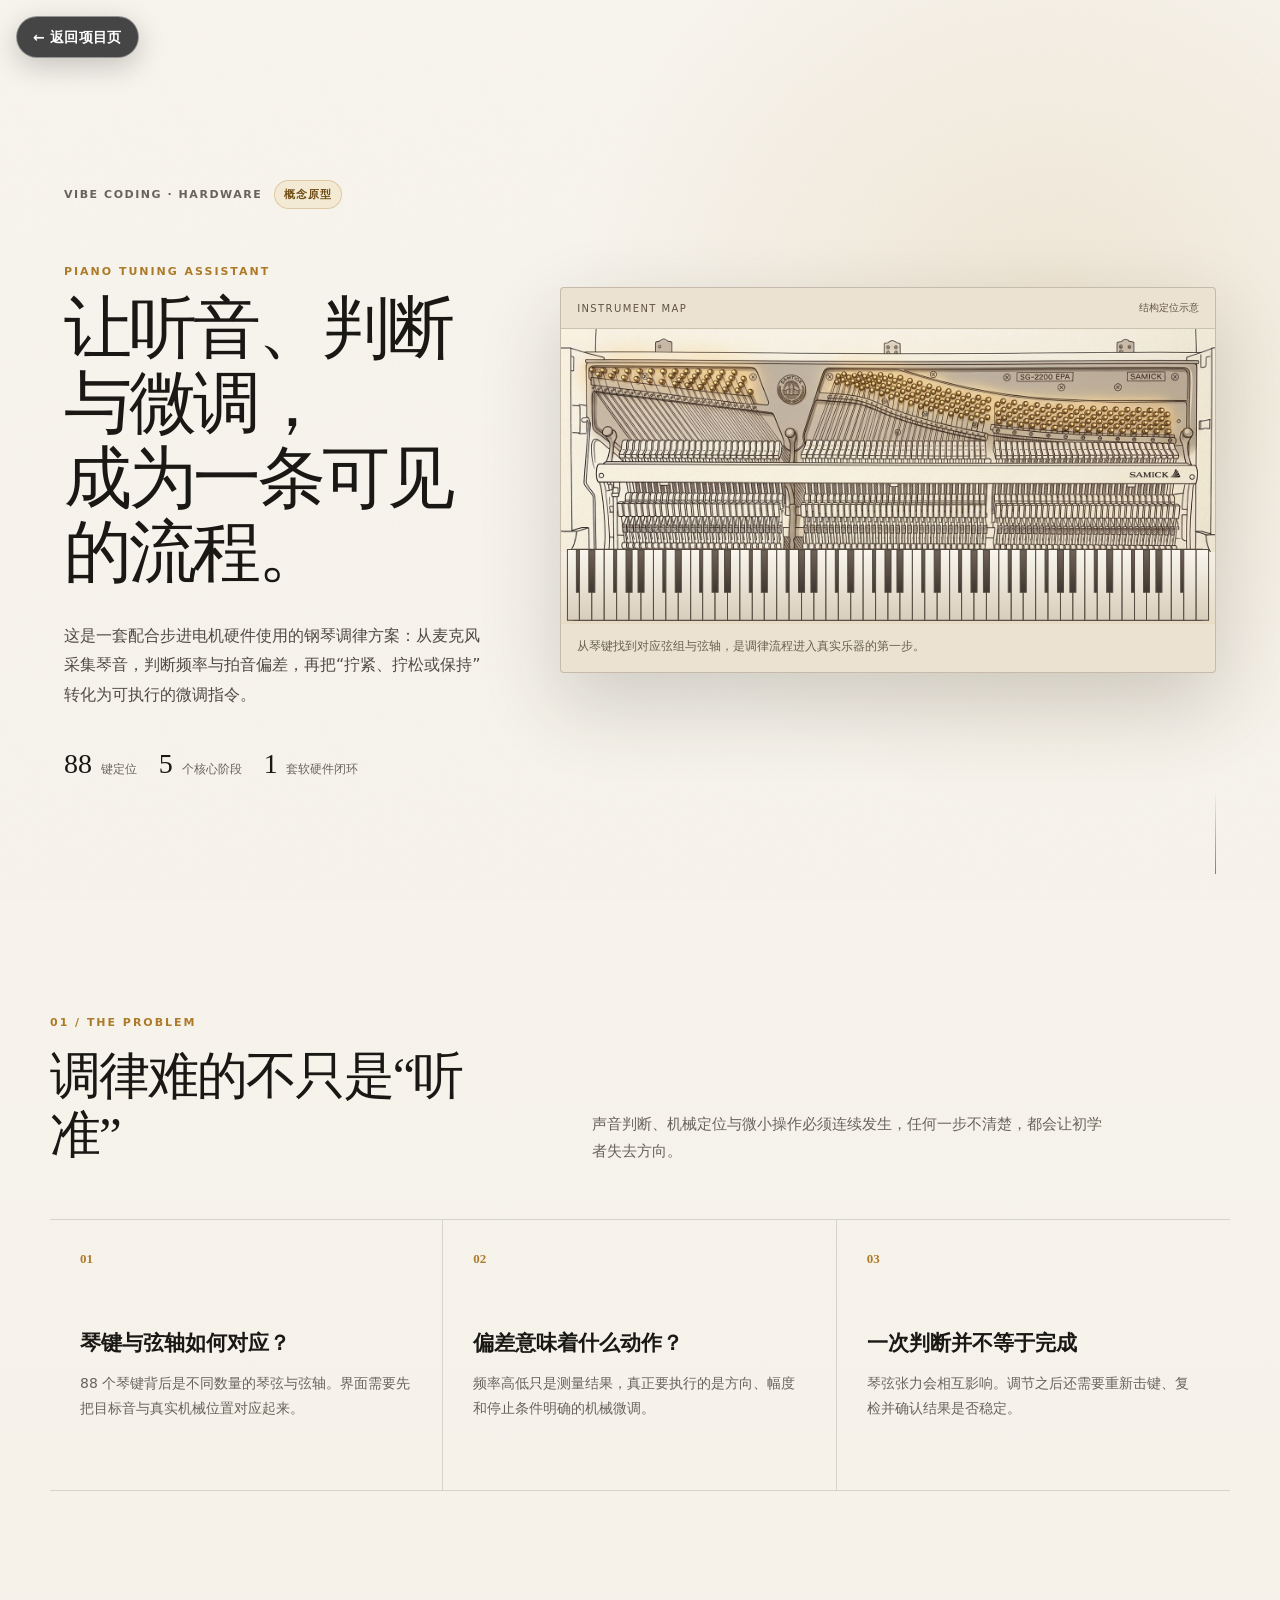
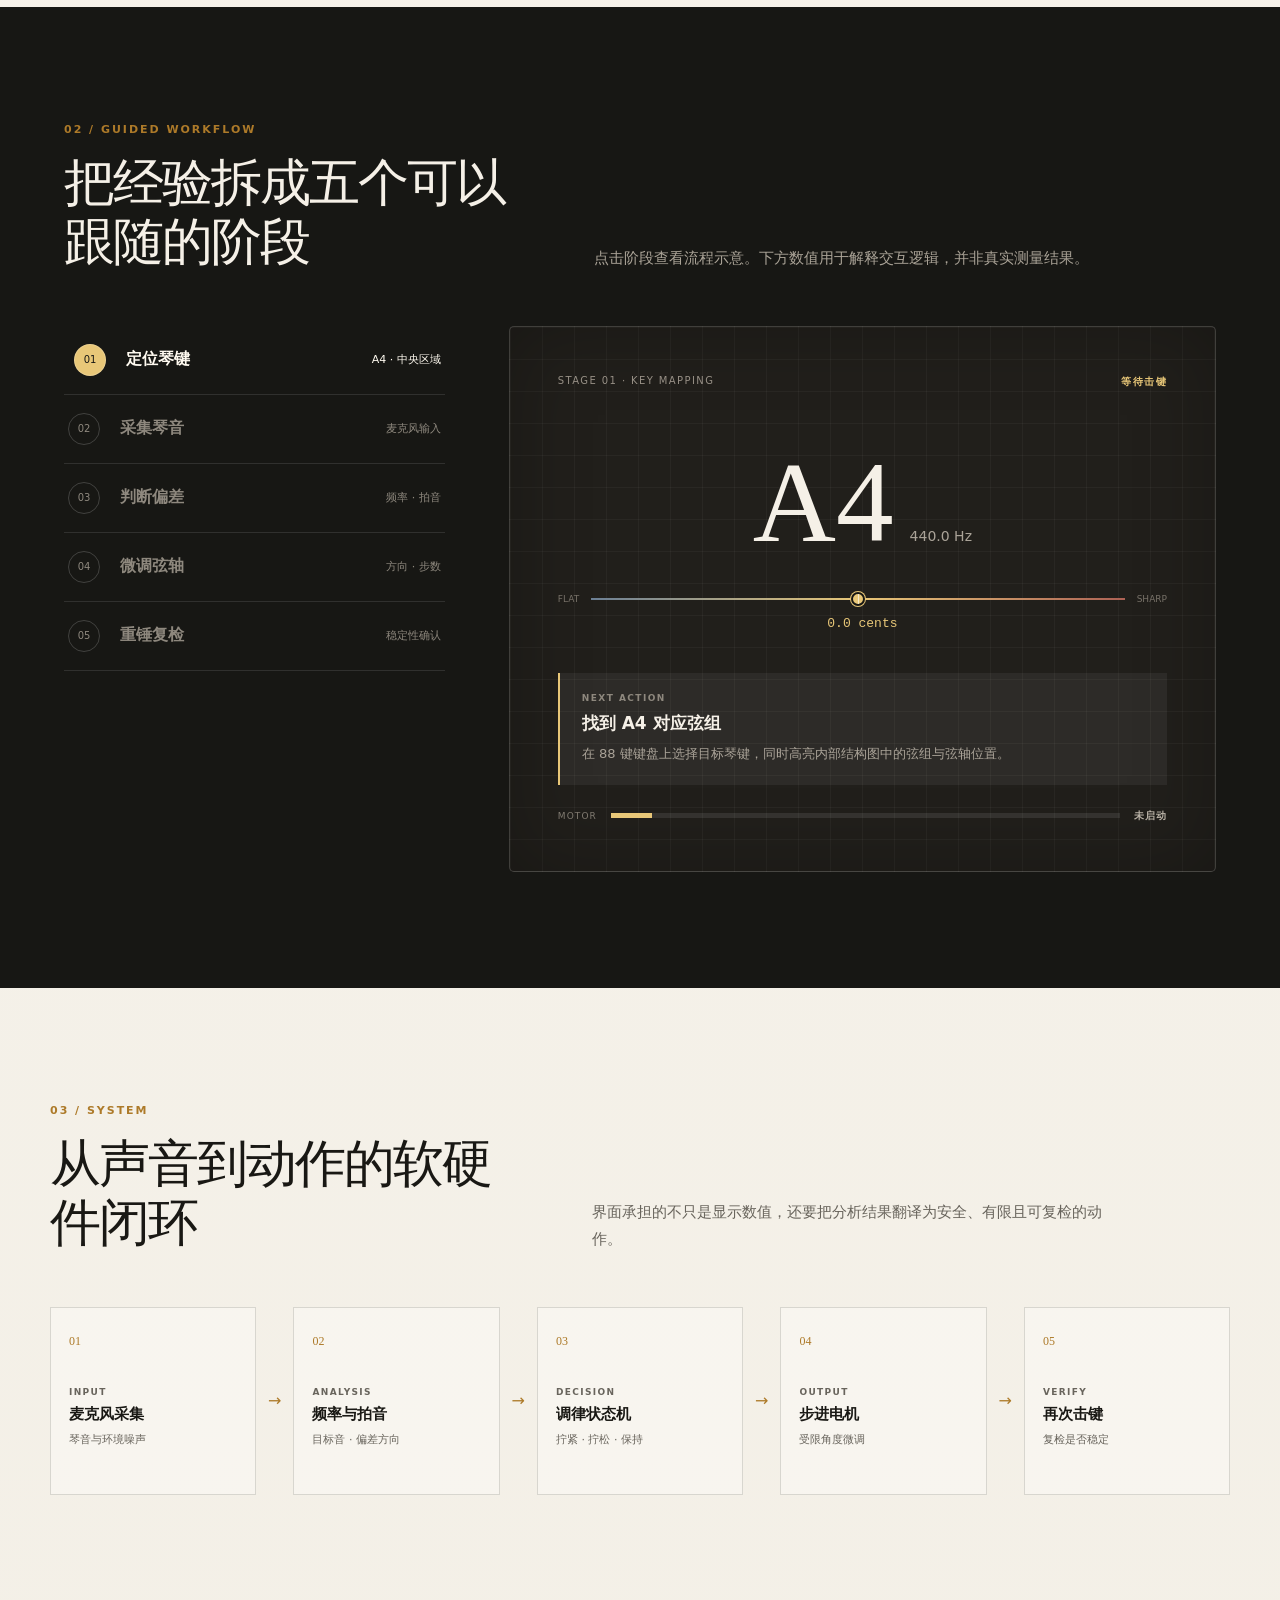
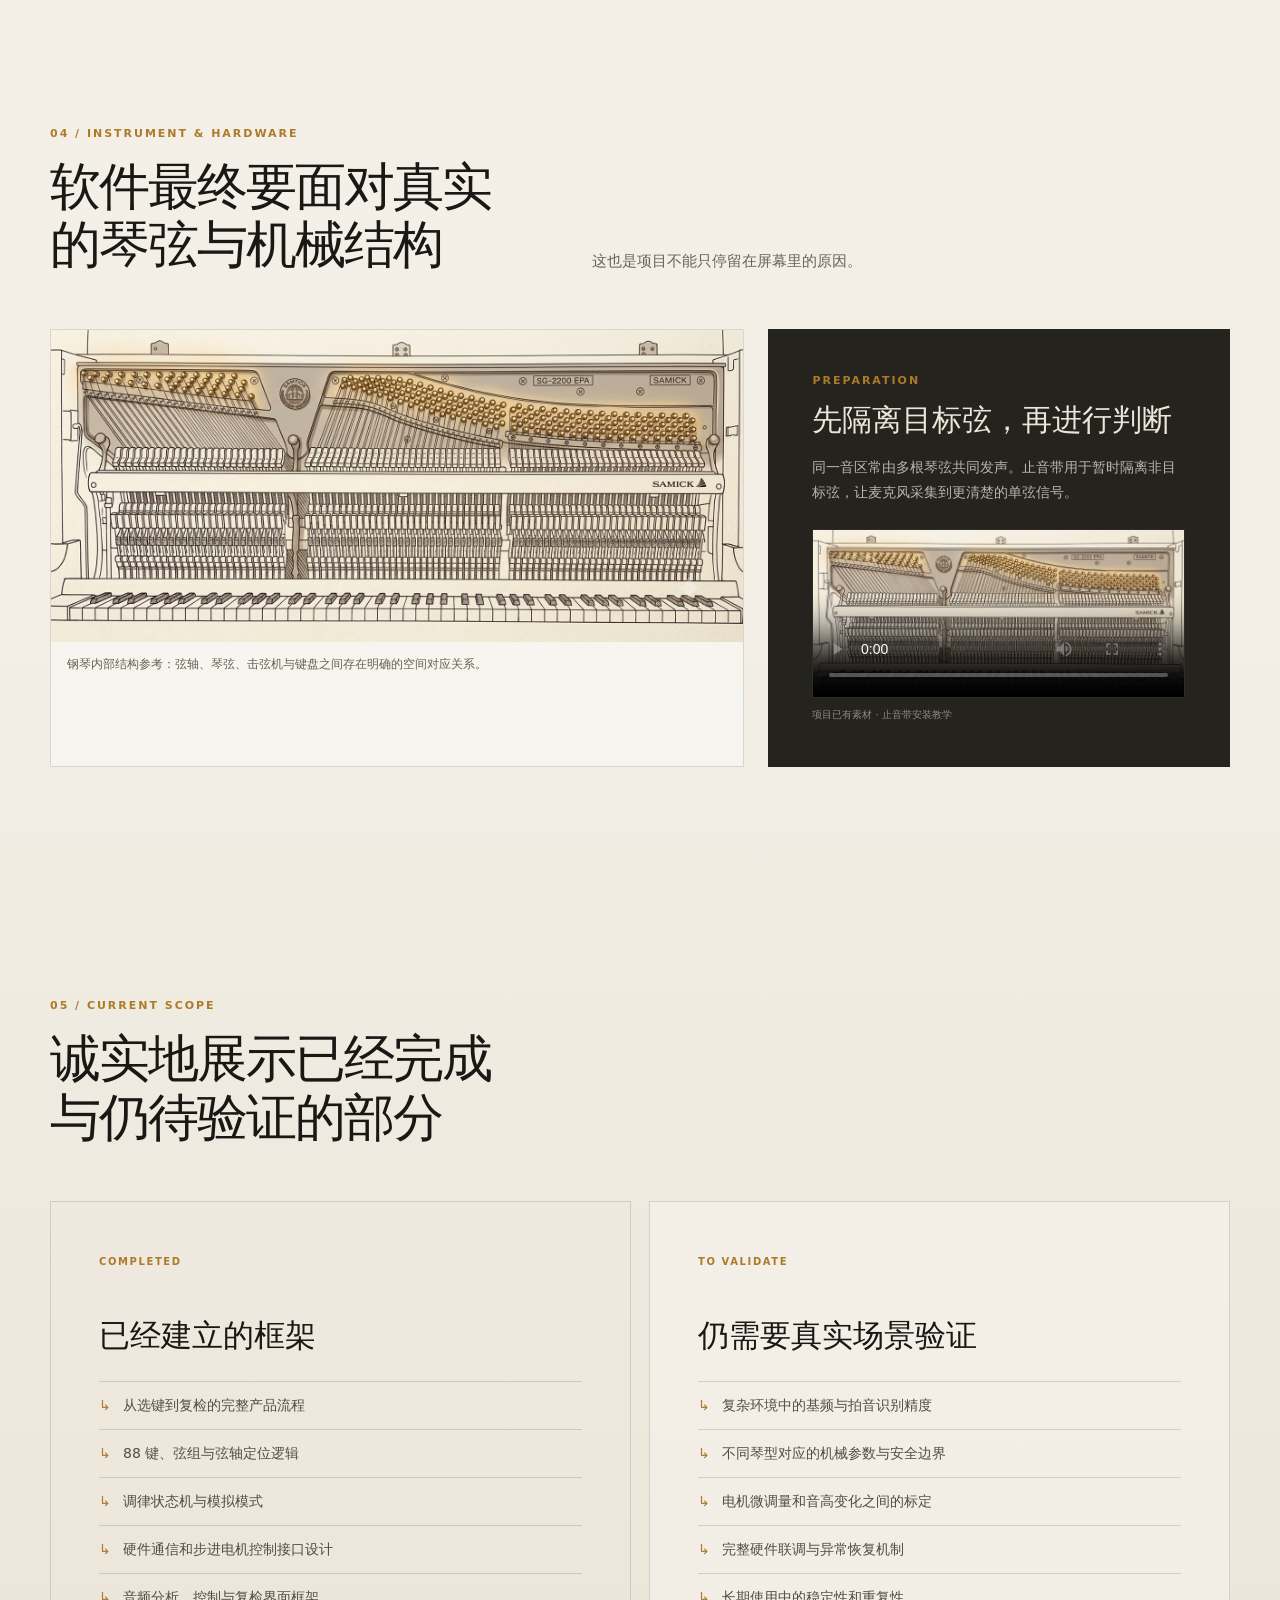
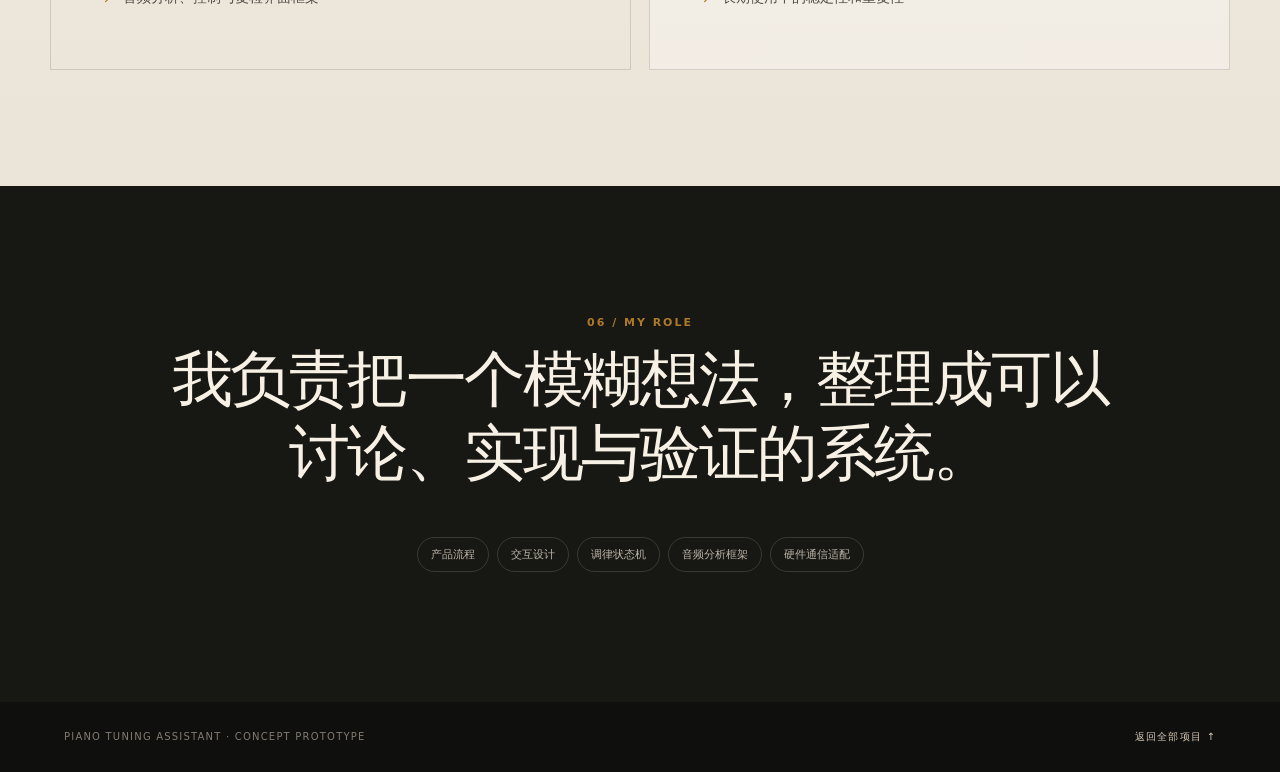
==== page2/piano-tuner/showcase/index.html @ 53051d30 "Update portfolio site" ====
<!doctype html>
<html lang="zh-CN">
<head>
    <meta charset="UTF-8">
    <meta name="viewport" content="width=device-width, initial-scale=1.0">
    <meta name="description" content="钢琴智能调律项目案例：从声音采集、音高判断到步进电机微调的产品与技术方案。">
    <meta name="theme-color" content="#171714">
    <title>钢琴智能调律｜项目案例</title>
    <link rel="stylesheet" href="../../project-back.css">
    <link rel="stylesheet" href="style.css">
    <script defer src="../../project-back.js"></script>
    <script defer src="script.js"></script>
</head>
<body>
    <a class="project-return-link" data-project-id="project-piano-tuner" href="../../../index.html#project-piano-tuner">← 返回项目页</a>

    <main>
        <section class="hero" aria-labelledby="hero-title">
            <div class="hero-copy reveal">
                <div class="hero-meta">
                    <span>VIBE CODING · HARDWARE</span>
                    <span class="status-chip">概念原型</span>
                </div>
                <p class="eyebrow">PIANO TUNING ASSISTANT</p>
                <h1 id="hero-title">让听音、判断与微调，<br>成为一条可见的流程。</h1>
                <p class="hero-lead">这是一套配合步进电机硬件使用的钢琴调律方案：从麦克风采集琴音，判断频率与拍音偏差，再把“拧紧、拧松或保持”转化为可执行的微调指令。</p>
                <div class="hero-facts" aria-label="项目特征">
                    <span><b>88</b> 键定位</span>
                    <span><b>5</b> 个核心阶段</span>
                    <span><b>1</b> 套软硬件闭环</span>
                </div>
            </div>

            <figure class="hero-visual reveal">
                <div class="visual-label"><span>INSTRUMENT MAP</span><em>结构定位示意</em></div>
                <img src="../site/picture-redrawn.svg" alt="钢琴弦轴、琴弦与键盘结构定位示意图">
                <figcaption>从琴键找到对应弦组与弦轴，是调律流程进入真实乐器的第一步。</figcaption>
            </figure>
        </section>

        <section class="problem section-shell reveal" aria-labelledby="problem-title">
            <header class="section-heading">
                <p>01 / THE PROBLEM</p>
                <h2 id="problem-title">调律难的不只是“听准”</h2>
                <span>声音判断、机械定位与微小操作必须连续发生，任何一步不清楚，都会让初学者失去方向。</span>
            </header>
            <div class="problem-grid">
                <article>
                    <b>01</b>
                    <h3>琴键与弦轴如何对应？</h3>
                    <p>88 个琴键背后是不同数量的琴弦与弦轴。界面需要先把目标音与真实机械位置对应起来。</p>
                </article>
                <article>
                    <b>02</b>
                    <h3>偏差意味着什么动作？</h3>
                    <p>频率高低只是测量结果，真正要执行的是方向、幅度和停止条件明确的机械微调。</p>
                </article>
                <article>
                    <b>03</b>
                    <h3>一次判断并不等于完成</h3>
                    <p>琴弦张力会相互影响。调节之后还需要重新击键、复检并确认结果是否稳定。</p>
                </article>
            </div>
        </section>

        <section class="workflow section-shell reveal" aria-labelledby="workflow-title">
            <header class="section-heading section-heading--light">
                <p>02 / GUIDED WORKFLOW</p>
                <h2 id="workflow-title">把经验拆成五个可以跟随的阶段</h2>
                <span>点击阶段查看流程示意。下方数值用于解释交互逻辑，并非真实测量结果。</span>
            </header>

            <div class="workflow-layout">
                <div class="workflow-tabs" role="tablist" aria-label="调律流程阶段">
                    <button class="is-active" type="button" role="tab" aria-selected="true" data-stage="0"><i>01</i><span>定位琴键</span><small>A4 · 中央区域</small></button>
                    <button type="button" role="tab" aria-selected="false" data-stage="1"><i>02</i><span>采集琴音</span><small>麦克风输入</small></button>
                    <button type="button" role="tab" aria-selected="false" data-stage="2"><i>03</i><span>判断偏差</span><small>频率 · 拍音</small></button>
                    <button type="button" role="tab" aria-selected="false" data-stage="3"><i>04</i><span>微调弦轴</span><small>方向 · 步数</small></button>
                    <button type="button" role="tab" aria-selected="false" data-stage="4"><i>05</i><span>重锤复检</span><small>稳定性确认</small></button>
                </div>

                <div class="tuning-readout" role="tabpanel" aria-live="polite">
                    <div class="readout-head">
                        <span id="stage-label">STAGE 01 · KEY MAPPING</span>
                        <b id="stage-state">等待击键</b>
                    </div>
                    <div class="note-display">
                        <div><strong id="note-name">A4</strong><span id="note-frequency">440.0 Hz</span></div>
                        <div class="deviation">
                            <span>FLAT</span>
                            <div class="deviation-track"><i id="deviation-pointer"></i></div>
                            <span>SHARP</span>
                        </div>
                        <em id="deviation-value">0.0 cents</em>
                    </div>
                    <div class="instruction-card">
                        <p>NEXT ACTION</p>
                        <strong id="stage-title">找到 A4 对应弦组</strong>
                        <span id="stage-description">在 88 键键盘上选择目标琴键，同时高亮内部结构图中的弦组与弦轴位置。</span>
                    </div>
                    <div class="motor-strip">
                        <span>MOTOR</span>
                        <div><i id="motor-progress"></i></div>
                        <b id="motor-state">未启动</b>
                    </div>
                </div>
            </div>
        </section>

        <section class="system section-shell reveal" aria-labelledby="system-title">
            <header class="section-heading">
                <p>03 / SYSTEM</p>
                <h2 id="system-title">从声音到动作的软硬件闭环</h2>
                <span>界面承担的不只是显示数值，还要把分析结果翻译为安全、有限且可复检的动作。</span>
            </header>

            <div class="system-flow" aria-label="系统处理流程">
                <article><i>01</i><span>INPUT</span><strong>麦克风采集</strong><small>琴音与环境噪声</small></article>
                <b aria-hidden="true">→</b>
                <article><i>02</i><span>ANALYSIS</span><strong>频率与拍音</strong><small>目标音 · 偏差方向</small></article>
                <b aria-hidden="true">→</b>
                <article><i>03</i><span>DECISION</span><strong>调律状态机</strong><small>拧紧 · 拧松 · 保持</small></article>
                <b aria-hidden="true">→</b>
                <article><i>04</i><span>OUTPUT</span><strong>步进电机</strong><small>受限角度微调</small></article>
                <b aria-hidden="true">→</b>
                <article><i>05</i><span>VERIFY</span><strong>再次击键</strong><small>复检是否稳定</small></article>
            </div>
        </section>

        <section class="hardware section-shell reveal" aria-labelledby="hardware-title">
            <header class="section-heading">
                <p>04 / INSTRUMENT & HARDWARE</p>
                <h2 id="hardware-title">软件最终要面对真实的琴弦与机械结构</h2>
                <span>这也是项目不能只停留在屏幕里的原因。</span>
            </header>

            <div class="hardware-grid">
                <figure class="instrument-photo">
                    <img src="../site/图片.png" alt="钢琴内部琴弦、弦轴和键盘结构图">
                    <figcaption>钢琴内部结构参考：弦轴、琴弦、击弦机与键盘之间存在明确的空间对应关系。</figcaption>
                </figure>
                <article class="hardware-copy">
                    <p class="eyebrow">PREPARATION</p>
                    <h3>先隔离目标弦，再进行判断</h3>
                    <p>同一音区常由多根琴弦共同发声。止音带用于暂时隔离非目标弦，让麦克风采集到更清楚的单弦信号。</p>
                    <video controls preload="metadata" poster="../site/图片.png">
                        <source src="../site/mute-strip-tutorial.mp4" type="video/mp4">
                        当前浏览器不支持视频播放。
                    </video>
                    <small>项目已有素材 · 止音带安装教学</small>
                </article>
            </div>
        </section>

        <section class="scope section-shell reveal" aria-labelledby="scope-title">
            <header class="section-heading">
                <p>05 / CURRENT SCOPE</p>
                <h2 id="scope-title">诚实地展示已经完成与仍待验证的部分</h2>
            </header>
            <div class="scope-grid">
                <article class="scope-done">
                    <span>COMPLETED</span>
                    <h3>已经建立的框架</h3>
                    <ul>
                        <li>从选键到复检的完整产品流程</li>
                        <li>88 键、弦组与弦轴定位逻辑</li>
                        <li>调律状态机与模拟模式</li>
                        <li>硬件通信和步进电机控制接口设计</li>
                        <li>音频分析、控制与复检界面框架</li>
                    </ul>
                </article>
                <article class="scope-next">
                    <span>TO VALIDATE</span>
                    <h3>仍需要真实场景验证</h3>
                    <ul>
                        <li>复杂环境中的基频与拍音识别精度</li>
                        <li>不同琴型对应的机械参数与安全边界</li>
                        <li>电机微调量和音高变化之间的标定</li>
                        <li>完整硬件联调与异常恢复机制</li>
                        <li>长期使用中的稳定性和重复性</li>
                    </ul>
                </article>
            </div>
        </section>

        <section class="role reveal" aria-labelledby="role-title">
            <p>06 / MY ROLE</p>
            <h2 id="role-title">我负责把一个模糊想法，整理成可以讨论、实现与验证的系统。</h2>
            <div>
                <span>产品流程</span>
                <span>交互设计</span>
                <span>调律状态机</span>
                <span>音频分析框架</span>
                <span>硬件通信适配</span>
            </div>
        </section>
    </main>

    <footer>
        <p>PIANO TUNING ASSISTANT · CONCEPT PROTOTYPE</p>
        <a href="../../../index.html#project-piano-tuner">返回全部项目 ↑</a>
    </footer>
</body>
</html>
---- page2/project-back.css ----
.project-return-link {
    position: fixed;
    top: max(16px, env(safe-area-inset-top));
    left: max(16px, env(safe-area-inset-left));
    z-index: 2147483647;
    display: inline-flex;
    align-items: center;
    min-height: 42px;
    padding: 0 16px;
    border: 1px solid rgba(255, 255, 255, 0.42);
    border-radius: 999px;
    background: rgba(20, 20, 24, 0.78);
    box-shadow: 0 8px 28px rgba(0, 0, 0, 0.2);
    color: #fff;
    font: 600 14px/1 system-ui, -apple-system, BlinkMacSystemFont, "Segoe UI", sans-serif;
    letter-spacing: 0.02em;
    text-decoration: none;
    white-space: nowrap;
    backdrop-filter: blur(14px);
    -webkit-backdrop-filter: blur(14px);
    transition: transform 160ms ease, background-color 160ms ease, box-shadow 160ms ease;
}

.project-return-link:hover {
    transform: translateY(-2px);
    background: rgba(20, 20, 24, 0.92);
    box-shadow: 0 11px 32px rgba(0, 0, 0, 0.26);
}

.project-return-link:focus-visible {
    outline: 3px solid #fff;
    outline-offset: 3px;
}

@media (max-width: 560px) {
    .project-return-link {
        top: max(10px, env(safe-area-inset-top));
        left: max(10px, env(safe-area-inset-left));
        min-height: 38px;
        padding: 0 13px;
        font-size: 13px;
    }
}

@media (prefers-reduced-motion: reduce) {
    .project-return-link {
        transition: none;
    }
}
---- page2/piano-tuner/showcase/style.css ----
:root {
    color-scheme: light;
    --ink: #191814;
    --muted: #68645c;
    --paper: #f3efe6;
    --paper-deep: #e9e1d2;
    --cream: #fffaf0;
    --brass: #ad7a29;
    --brass-light: #e8c778;
    --line: rgba(25, 24, 20, 0.14);
    --dark: #171714;
    --dark-soft: #25231e;
}

* { box-sizing: border-box; }

html { scroll-behavior: smooth; }

body {
    margin: 0;
    color: var(--ink);
    background:
        radial-gradient(circle at 82% 6%, rgba(191, 143, 67, 0.14), transparent 30rem),
        linear-gradient(180deg, #f7f4ed 0%, var(--paper) 68%, #e7dfd2 100%);
    font-family: Inter, ui-sans-serif, system-ui, -apple-system, BlinkMacSystemFont, "Segoe UI", sans-serif;
}

body::before {
    content: "";
    position: fixed;
    inset: 0;
    pointer-events: none;
    opacity: 0.22;
    background-image: url("data:image/svg+xml,%3Csvg xmlns='http://www.w3.org/2000/svg' width='160' height='160' viewBox='0 0 160 160'%3E%3Cfilter id='n'%3E%3CfeTurbulence type='fractalNoise' baseFrequency='.82' numOctaves='2' stitchTiles='stitch'/%3E%3C/filter%3E%3Crect width='100%25' height='100%25' filter='url(%23n)' opacity='.1'/%3E%3C/svg%3E");
    mix-blend-mode: multiply;
}

img, video { display: block; max-width: 100%; }

button, a { font: inherit; }

main { overflow: hidden; }

.hero {
    min-height: 100vh;
    padding: 132px max(5vw, 24px) 72px;
    display: grid;
    grid-template-columns: minmax(310px, 0.78fr) minmax(520px, 1.22fr);
    align-items: center;
    gap: clamp(42px, 6vw, 96px);
    position: relative;
}

.hero::after {
    content: "";
    position: absolute;
    right: 5vw;
    bottom: 26px;
    width: 1px;
    height: 82px;
    background: linear-gradient(transparent, var(--brass));
}

.hero-meta {
    display: flex;
    align-items: center;
    gap: 12px;
    margin-bottom: 56px;
    color: var(--muted);
    font-size: 11px;
    font-weight: 750;
    letter-spacing: 0.14em;
}

.status-chip {
    padding: 6px 9px;
    color: #725018;
    border: 1px solid rgba(173, 122, 41, 0.3);
    border-radius: 999px;
    background: rgba(232, 199, 120, 0.2);
    letter-spacing: 0.08em;
}

.eyebrow,
.section-heading > p,
.role > p {
    margin: 0 0 14px;
    color: var(--brass);
    font-size: 11px;
    font-weight: 800;
    letter-spacing: 0.18em;
}

.hero h1 {
    max-width: 690px;
    margin: 0;
    font-family: Georgia, "Noto Serif SC", serif;
    font-size: clamp(42px, 5.3vw, 80px);
    font-weight: 500;
    letter-spacing: -0.05em;
    line-height: 1.1;
}

.hero-lead {
    max-width: 650px;
    margin: 30px 0 0;
    color: #4f4b44;
    font-size: clamp(16px, 1.25vw, 19px);
    line-height: 1.85;
}

.hero-facts {
    display: flex;
    flex-wrap: wrap;
    gap: 22px;
    margin-top: 38px;
}

.hero-facts span {
    color: var(--muted);
    font-size: 12px;
}

.hero-facts b {
    margin-right: 5px;
    color: var(--ink);
    font-family: Georgia, serif;
    font-size: 28px;
    font-weight: 500;
}

.hero-visual {
    margin: 0;
    border: 1px solid rgba(82, 65, 43, 0.24);
    border-radius: 4px;
    background: #ebe2d2;
    overflow: hidden;
    box-shadow: 0 30px 80px rgba(42, 35, 26, 0.19);
    transform: rotate(1.2deg);
}

.hero-visual img {
    width: 100%;
    aspect-ratio: 1528 / 688;
    object-fit: cover;
}

.visual-label {
    display: flex;
    justify-content: space-between;
    align-items: center;
    padding: 13px 16px;
    border-bottom: 1px solid rgba(82, 65, 43, 0.2);
    color: #625442;
    font-size: 10px;
    letter-spacing: 0.14em;
}

.visual-label em { font-style: normal; letter-spacing: 0; }

.hero-visual figcaption,
.instrument-photo figcaption {
    padding: 13px 16px 16px;
    color: #686052;
    font-size: 12px;
    line-height: 1.6;
}

.section-shell {
    width: min(1180px, calc(100% - 48px));
    margin: 0 auto;
    padding: 116px 0;
}

.section-heading {
    display: grid;
    grid-template-columns: minmax(260px, 0.85fr) minmax(320px, 1.15fr);
    gap: 18px 70px;
    align-items: end;
    margin-bottom: 54px;
}

.section-heading > p { grid-column: 1 / -1; margin: 0; }

.section-heading h2 {
    margin: 0;
    font-family: Georgia, "Noto Serif SC", serif;
    font-size: clamp(34px, 4vw, 58px);
    font-weight: 500;
    letter-spacing: -0.04em;
    line-height: 1.15;
}

.section-heading > span {
    max-width: 520px;
    color: var(--muted);
    font-size: 15px;
    line-height: 1.8;
}

.problem-grid {
    display: grid;
    grid-template-columns: repeat(3, 1fr);
    border-top: 1px solid var(--line);
    border-bottom: 1px solid var(--line);
}

.problem-grid article {
    min-height: 270px;
    padding: 28px 30px 34px;
    border-right: 1px solid var(--line);
}

.problem-grid article:last-child { border-right: 0; }
.problem-grid b { color: var(--brass); font-family: Georgia, serif; font-size: 13px; }
.problem-grid h3 { max-width: 250px; margin: 62px 0 14px; font-size: 21px; line-height: 1.35; }
.problem-grid p { margin: 0; color: var(--muted); font-size: 14px; line-height: 1.75; }

.workflow {
    width: 100%;
    padding-right: max(5vw, 24px);
    padding-left: max(5vw, 24px);
    color: #f5f0e7;
    background: var(--dark);
}

.workflow::before {
    content: "";
    position: absolute;
}

.section-heading--light > span { color: #aaa397; }

.workflow-layout {
    display: grid;
    grid-template-columns: minmax(270px, 0.7fr) minmax(520px, 1.3fr);
    gap: clamp(32px, 5vw, 76px);
}

.workflow-tabs { display: grid; align-content: start; }

.workflow-tabs button {
    display: grid;
    grid-template-columns: 38px 1fr auto;
    align-items: center;
    gap: 14px;
    width: 100%;
    padding: 18px 4px;
    color: #8e887e;
    text-align: left;
    cursor: pointer;
    border: 0;
    border-bottom: 1px solid rgba(255, 255, 255, 0.11);
    background: transparent;
    transition: color 160ms ease, padding-left 160ms ease;
}

.workflow-tabs button:hover,
.workflow-tabs button.is-active { color: var(--cream); padding-left: 10px; }
.workflow-tabs button.is-active i { color: var(--dark); background: var(--brass-light); }
.workflow-tabs i { display: grid; place-items: center; width: 32px; height: 32px; border: 1px solid rgba(255,255,255,.18); border-radius: 50%; font-size: 10px; font-style: normal; }
.workflow-tabs span { font-weight: 700; }
.workflow-tabs small { font-size: 11px; }

.tuning-readout {
    min-height: 520px;
    padding: clamp(24px, 4vw, 48px);
    border: 1px solid rgba(255, 255, 255, 0.14);
    border-radius: 5px;
    background:
        linear-gradient(rgba(255,255,255,.035) 1px, transparent 1px),
        linear-gradient(90deg, rgba(255,255,255,.035) 1px, transparent 1px),
        #211f1b;
    background-size: 32px 32px;
    box-shadow: inset 0 0 80px rgba(0,0,0,.25);
}

.readout-head { display: flex; justify-content: space-between; gap: 20px; color: #979086; font-size: 10px; letter-spacing: .14em; }
.readout-head b { color: var(--brass-light); font-weight: 700; }

.note-display { margin: 56px 0 42px; text-align: center; }
.note-display > div:first-child { display: flex; justify-content: center; align-items: baseline; gap: 16px; }
.note-display strong { font-family: Georgia, serif; font-size: clamp(70px, 9vw, 120px); font-weight: 400; line-height: 1; }
.note-display > div:first-child span { color: #aaa398; font-size: 14px; }
.note-display em { display: block; margin-top: 12px; color: var(--brass-light); font-family: ui-monospace, SFMono-Regular, Menlo, monospace; font-size: 13px; font-style: normal; }

.deviation { display: grid; grid-template-columns: auto 1fr auto; align-items: center; gap: 12px; margin-top: 34px; color: #777168; font-size: 9px; }
.deviation-track { position: relative; height: 2px; background: linear-gradient(90deg, #6b7f95, var(--brass-light), #ad6255); }
.deviation-track::after { content: ""; position: absolute; top: -4px; left: 50%; width: 1px; height: 10px; background: #fff; opacity: .6; }
.deviation-track i { position: absolute; top: -6px; left: 50%; width: 14px; height: 14px; margin-left: -7px; border: 2px solid var(--dark); border-radius: 50%; background: var(--brass-light); box-shadow: 0 0 0 1px var(--brass-light); transition: left 380ms ease; }

.instruction-card { padding: 20px 22px; border-left: 2px solid var(--brass-light); background: rgba(255,255,255,.055); }
.instruction-card p { margin: 0 0 9px; color: #8e887e; font-size: 9px; font-weight: 700; letter-spacing: .16em; }
.instruction-card strong { display: block; margin-bottom: 8px; font-size: 17px; }
.instruction-card span { color: #aaa398; font-size: 13px; line-height: 1.7; }

.motor-strip { display: grid; grid-template-columns: auto 1fr auto; align-items: center; gap: 14px; margin-top: 24px; color: #817b71; font-size: 9px; letter-spacing: .12em; }
.motor-strip > div { height: 5px; overflow: hidden; background: rgba(255,255,255,.09); }
.motor-strip i { display: block; width: 8%; height: 100%; background: var(--brass-light); transition: width 380ms ease; }
.motor-strip b { color: #b8b1a5; font-size: 10px; }

.system-flow { display: grid; grid-template-columns: 1fr auto 1fr auto 1fr auto 1fr auto 1fr; align-items: stretch; gap: 12px; }
.system-flow article { min-height: 188px; padding: 22px 18px; border: 1px solid var(--line); background: rgba(255,255,255,.3); }
.system-flow article i { color: var(--brass); font-family: Georgia, serif; font-size: 12px; font-style: normal; }
.system-flow article span { display: block; margin: 38px 0 8px; color: var(--muted); font-size: 9px; font-weight: 800; letter-spacing: .15em; }
.system-flow article strong { display: block; font-size: 15px; }
.system-flow article small { display: block; margin-top: 8px; color: var(--muted); font-size: 11px; line-height: 1.5; }
.system-flow > b { align-self: center; color: var(--brass); font-weight: 400; }

.hardware-grid { display: grid; grid-template-columns: minmax(0, 1.2fr) minmax(300px, .8fr); gap: 24px; }
.instrument-photo { margin: 0; border: 1px solid var(--line); background: rgba(255,255,255,.38); }
.instrument-photo img { width: 100%; aspect-ratio: 1528 / 688; object-fit: cover; }
.hardware-copy { padding: clamp(24px, 3.5vw, 46px); color: #ece5d9; background: var(--dark-soft); }
.hardware-copy h3 { margin: 0 0 16px; font-family: Georgia, "Noto Serif SC", serif; font-size: 30px; font-weight: 500; line-height: 1.25; }
.hardware-copy > p:not(.eyebrow) { margin: 0 0 24px; color: #bcb4a8; font-size: 14px; line-height: 1.8; }
.hardware-copy video { width: 100%; max-height: 260px; border: 1px solid rgba(255,255,255,.14); background: #090909; }
.hardware-copy small { display: block; margin-top: 10px; color: #8e887e; font-size: 10px; }

.scope-grid { display: grid; grid-template-columns: 1fr 1fr; gap: 18px; }
.scope-grid article { padding: clamp(28px, 4vw, 48px); border: 1px solid var(--line); }
.scope-grid article > span { color: var(--brass); font-size: 10px; font-weight: 800; letter-spacing: .16em; }
.scope-grid h3 { margin: 46px 0 24px; font-family: Georgia, "Noto Serif SC", serif; font-size: 31px; font-weight: 500; }
.scope-grid ul { margin: 0; padding: 0; list-style: none; }
.scope-grid li { padding: 13px 0 13px 24px; border-top: 1px solid var(--line); color: #504d46; font-size: 14px; line-height: 1.5; position: relative; }
.scope-grid li::before { content: "↳"; position: absolute; left: 0; color: var(--brass); }
.scope-next { background: rgba(255,255,255,.28); }

.role { padding: 130px max(7vw, 28px); color: #f6f0e5; text-align: center; background: var(--dark); }
.role h2 { max-width: 940px; margin: 0 auto; font-family: Georgia, "Noto Serif SC", serif; font-size: clamp(34px, 4.8vw, 66px); font-weight: 500; letter-spacing: -.04em; line-height: 1.2; }
.role div { display: flex; flex-wrap: wrap; justify-content: center; gap: 8px; margin-top: 46px; }
.role span { padding: 9px 13px; color: #bdb5a8; border: 1px solid rgba(255,255,255,.14); border-radius: 999px; font-size: 11px; }

footer { display: flex; justify-content: space-between; align-items: center; gap: 22px; padding: 28px max(5vw, 24px); color: #817c72; background: #0f0f0d; font-size: 10px; letter-spacing: .12em; }
footer p { margin: 0; }
footer a { color: #d5c9b4; text-decoration: none; }
footer a:hover { color: #fff; }

.reveal { opacity: 1; transform: none; }
.reveal-ready .reveal { opacity: 0; transform: translateY(24px); transition: opacity 720ms ease, transform 720ms ease; }
.reveal-ready .reveal.is-visible { opacity: 1; transform: none; }

@media (max-width: 980px) {
    .hero { min-height: auto; grid-template-columns: 1fr; padding-top: 118px; }
    .hero-meta { margin-bottom: 38px; }
    .hero-visual { transform: none; }
    .section-heading { grid-template-columns: 1fr; }
    .workflow-layout { grid-template-columns: 1fr; }
    .workflow-tabs { grid-template-columns: repeat(5, minmax(0,1fr)); }
    .workflow-tabs button { grid-template-columns: 1fr; justify-items: center; gap: 7px; text-align: center; border-right: 1px solid rgba(255,255,255,.1); }
    .workflow-tabs button small { display: none; }
    .workflow-tabs button:hover, .workflow-tabs button.is-active { padding-left: 4px; }
    .system-flow { grid-template-columns: repeat(5, 1fr); gap: 8px; }
    .system-flow > b { display: none; }
    .hardware-grid { grid-template-columns: 1fr; }
}

@media (max-width: 720px) {
    .hero { padding: 102px 18px 60px; gap: 44px; }
    .hero h1 { font-size: 42px; }
    .hero-facts { gap: 14px; }
    .hero-facts span { width: calc(33.333% - 10px); }
    .hero-facts b { display: block; }
    .section-shell { width: min(100% - 32px, 1180px); padding: 82px 0; }
    .section-heading { margin-bottom: 36px; }
    .problem-grid, .scope-grid { grid-template-columns: 1fr; }
    .problem-grid article { min-height: auto; border-right: 0; border-bottom: 1px solid var(--line); }
    .problem-grid article:last-child { border-bottom: 0; }
    .problem-grid h3 { margin-top: 30px; }
    .workflow { width: 100%; padding-right: 16px; padding-left: 16px; }
    .workflow-tabs { overflow-x: auto; grid-template-columns: repeat(5, minmax(92px, 1fr)); }
    .tuning-readout { min-height: 480px; padding: 22px 16px; }
    .readout-head { align-items: flex-start; flex-direction: column; }
    .system-flow { grid-template-columns: 1fr 1fr; }
    .system-flow article:last-of-type { grid-column: 1 / -1; }
    .hardware-copy { padding: 28px 22px; }
    footer { align-items: flex-start; flex-direction: column; }
}

@media (prefers-reduced-motion: reduce) {
    html { scroll-behavior: auto; }
    .reveal-ready .reveal { opacity: 1; transform: none; transition: none; }
    .deviation-track i, .motor-strip i { transition: none; }
}
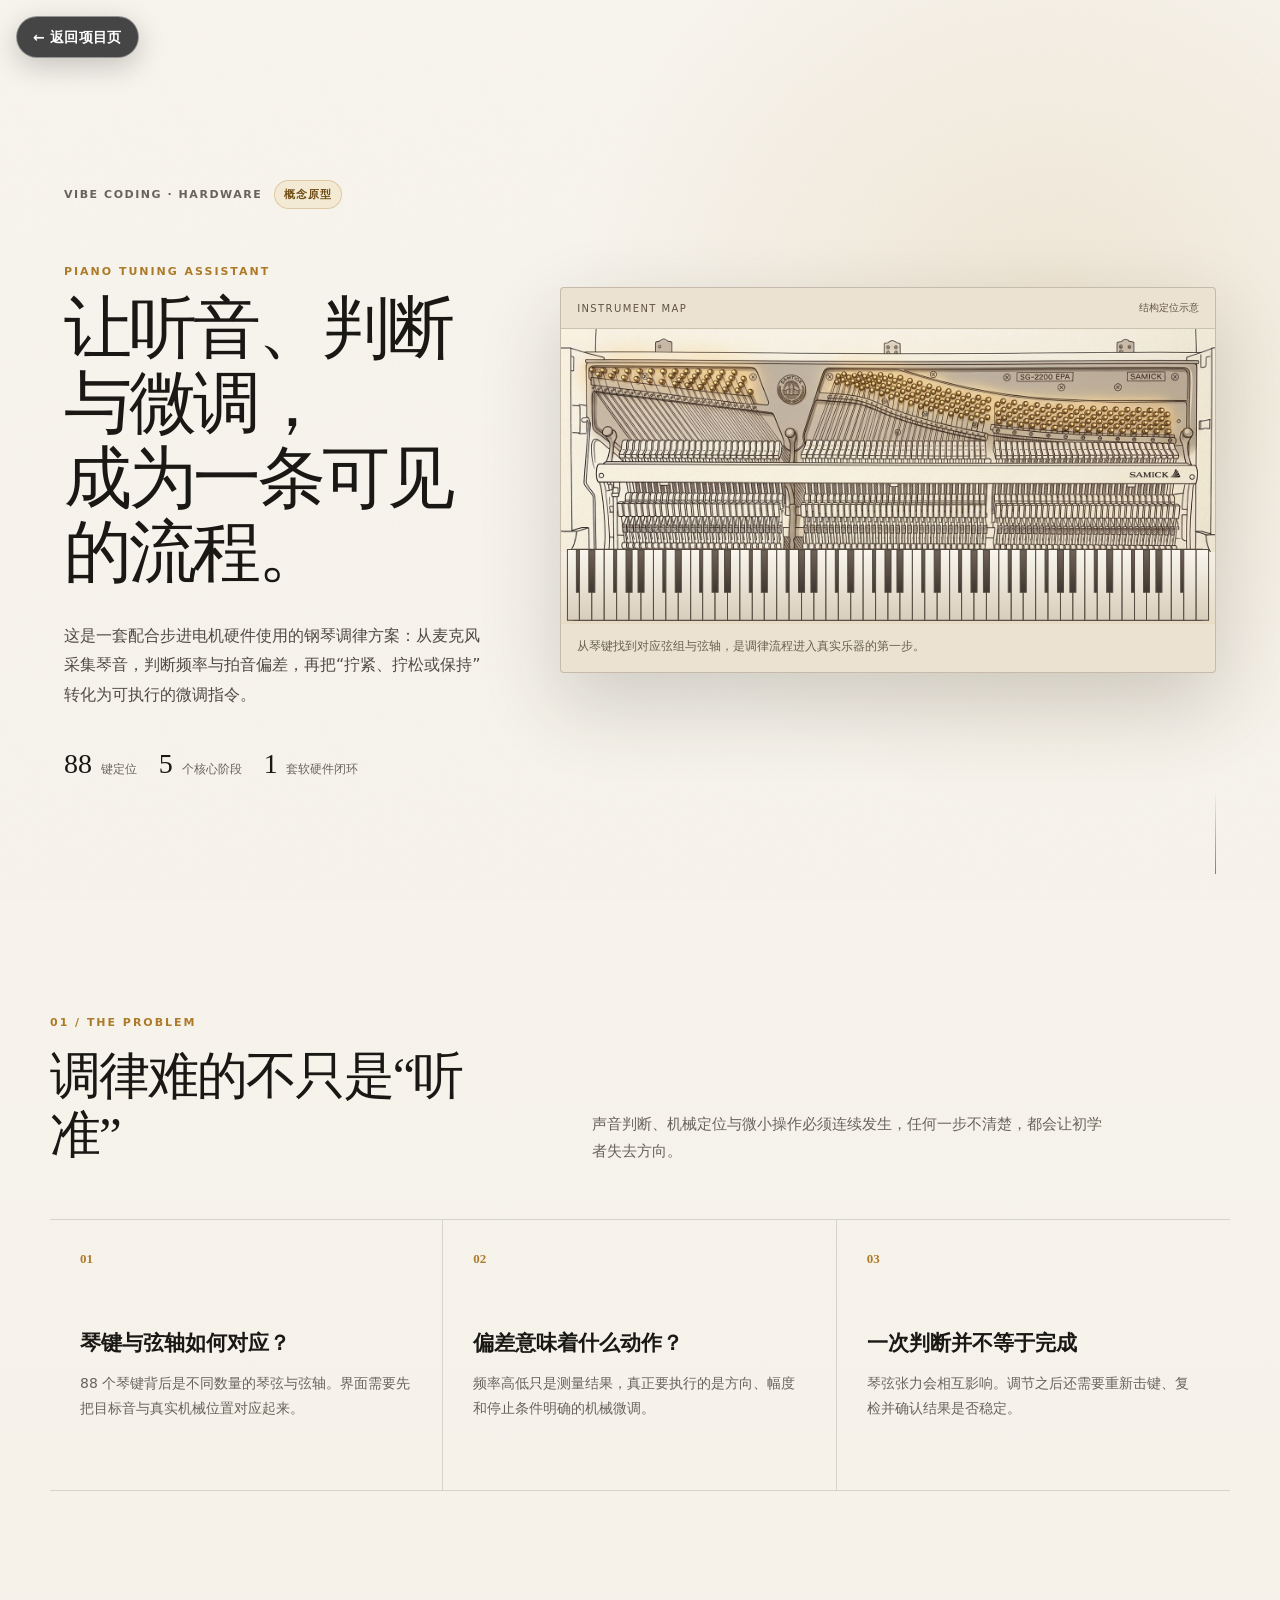
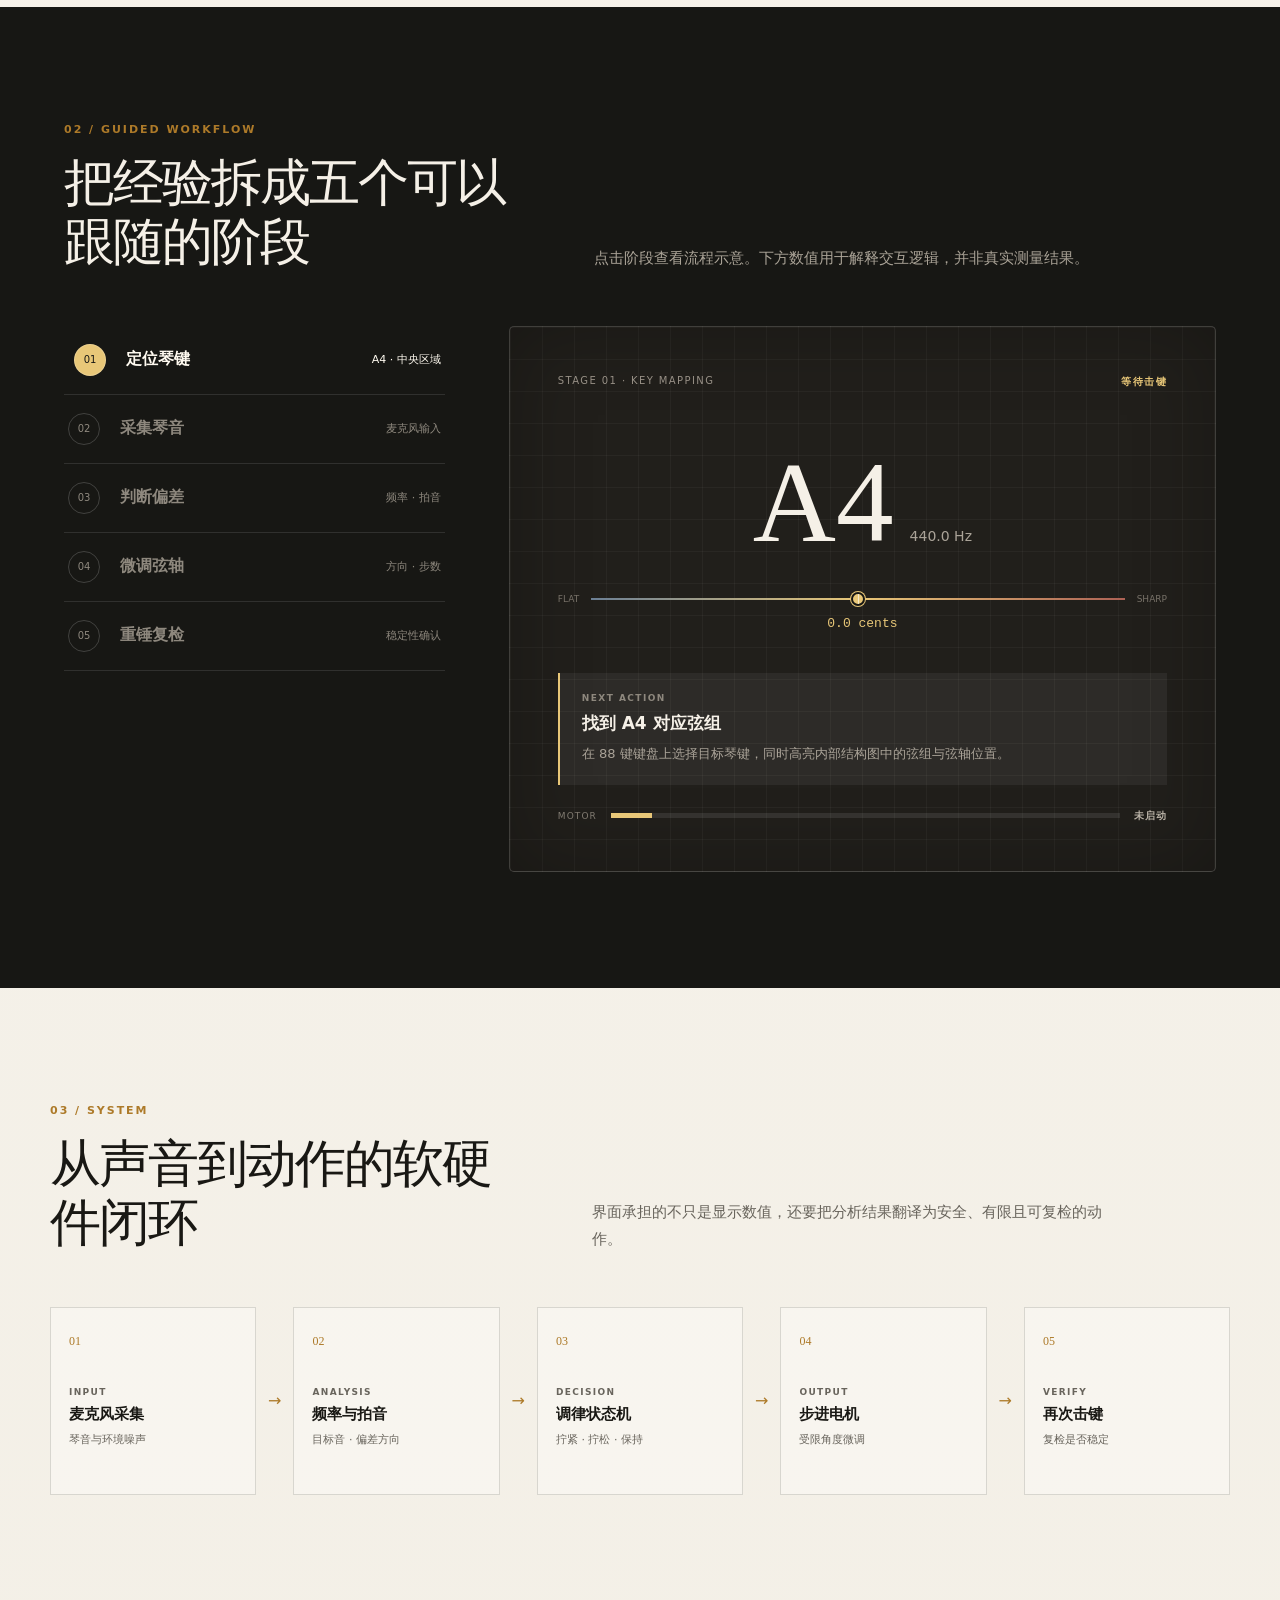
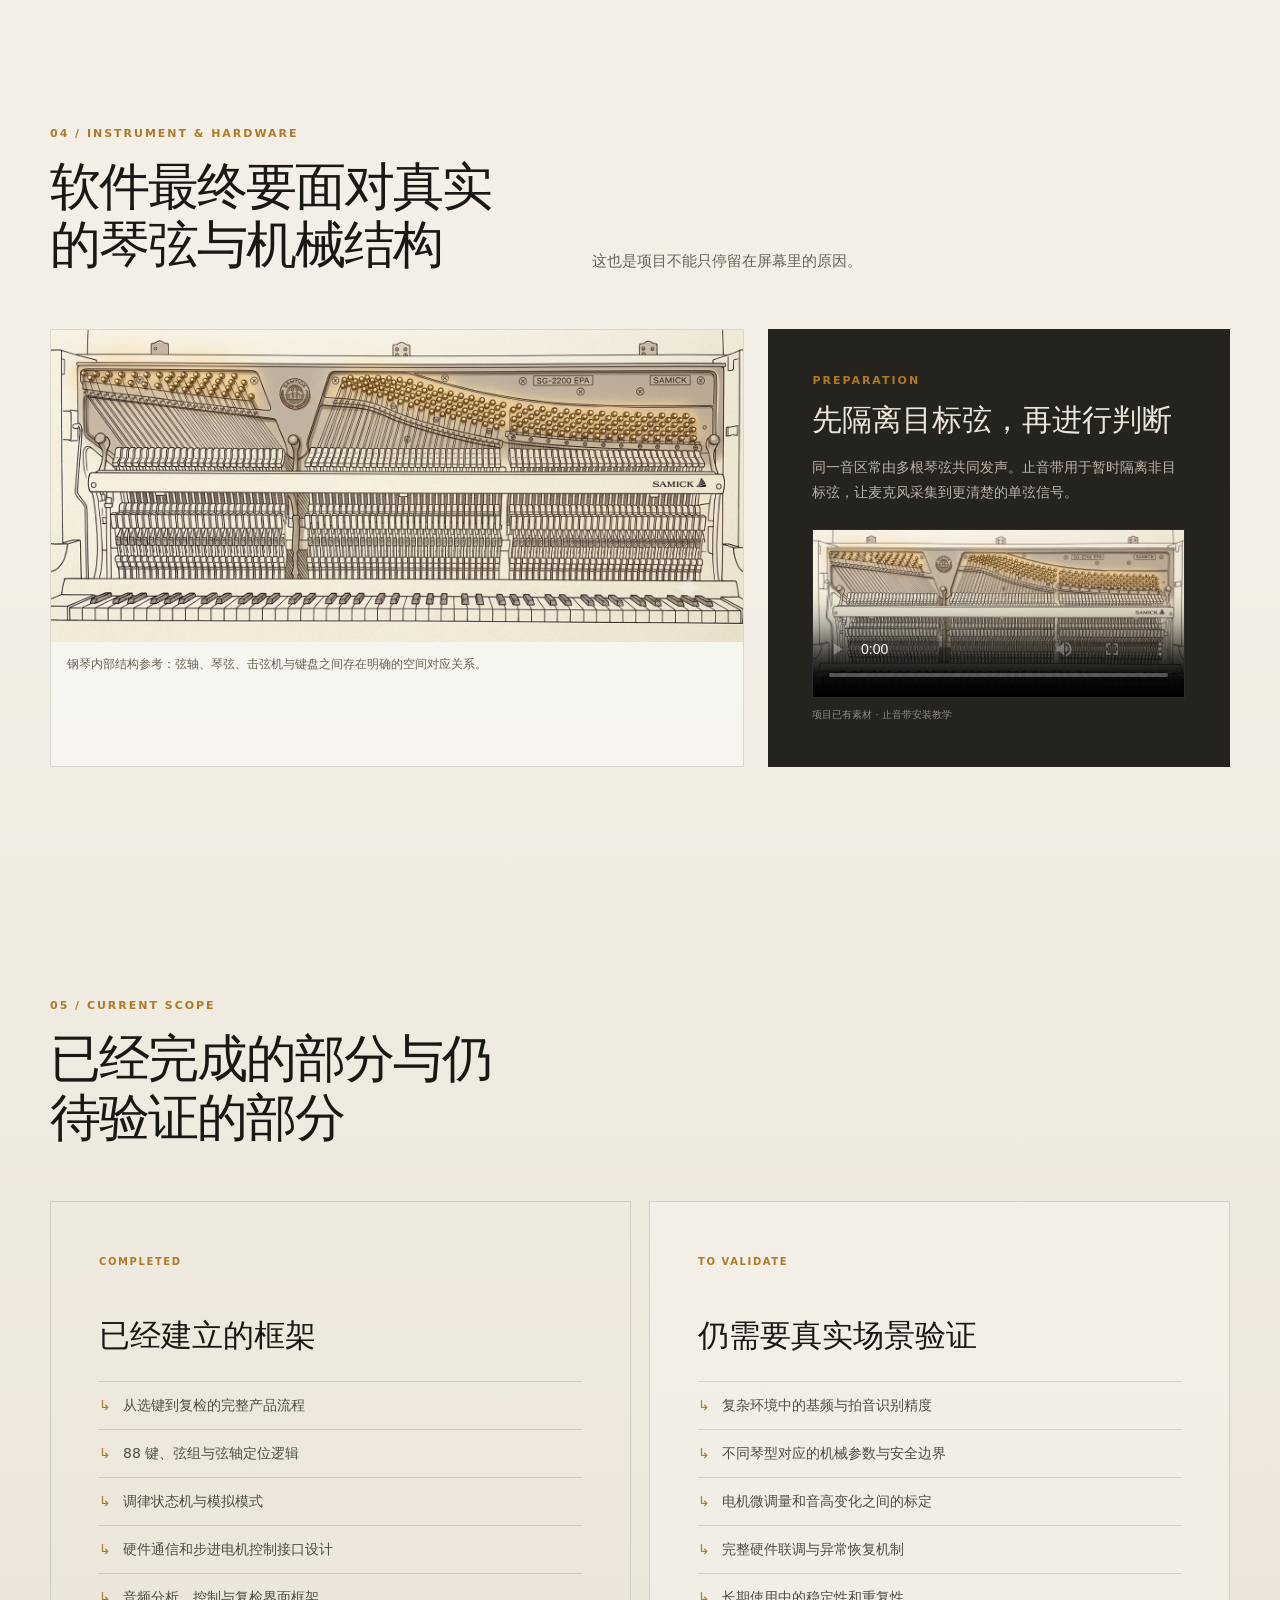
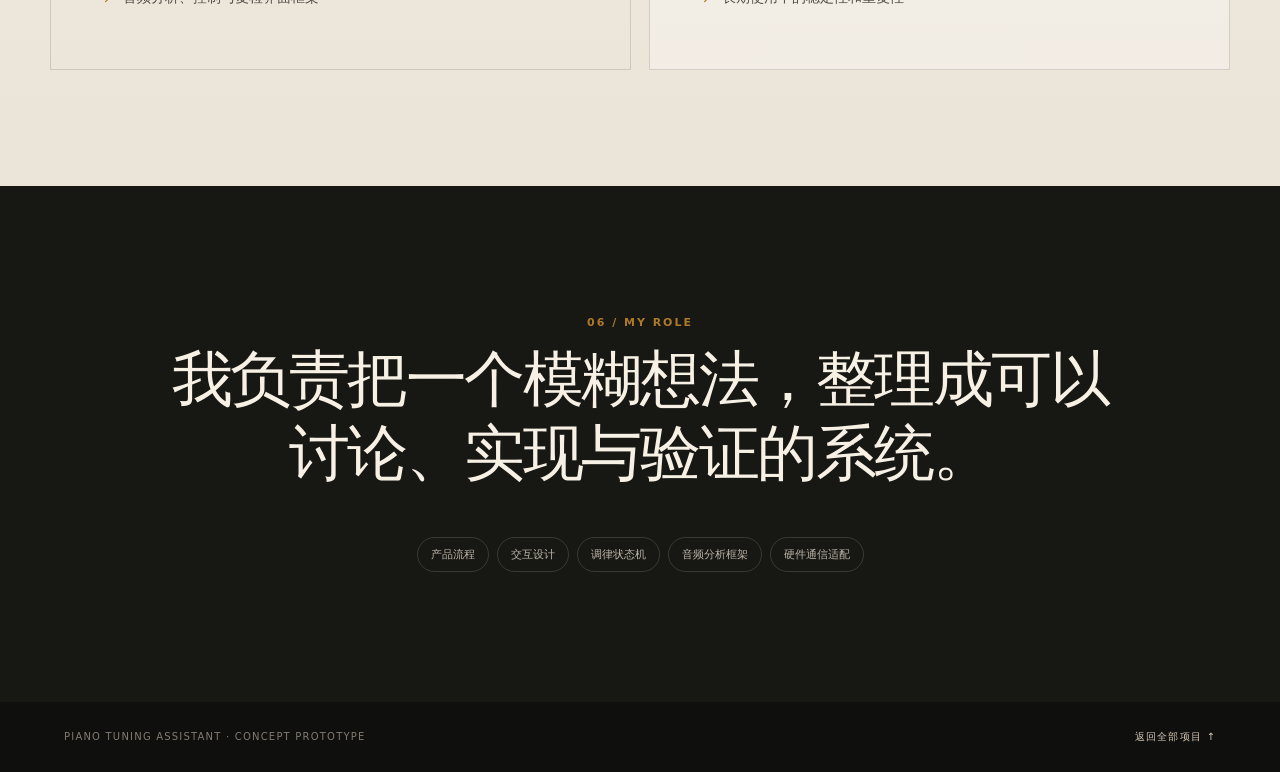
==== commit 814cf47d: "1.0" ====
--- a/page2/piano-tuner/showcase/index.html
+++ b/page2/piano-tuner/showcase/index.html
@@ -155,7 +155,7 @@
         <section class="scope section-shell reveal" aria-labelledby="scope-title">
             <header class="section-heading">
                 <p>05 / CURRENT SCOPE</p>
-                <h2 id="scope-title">诚实地展示已经完成与仍待验证的部分</h2>
+                <h2 id="scope-title">已经完成的部分与仍待验证的部分</h2>
             </header>
             <div class="scope-grid">
                 <article class="scope-done">
